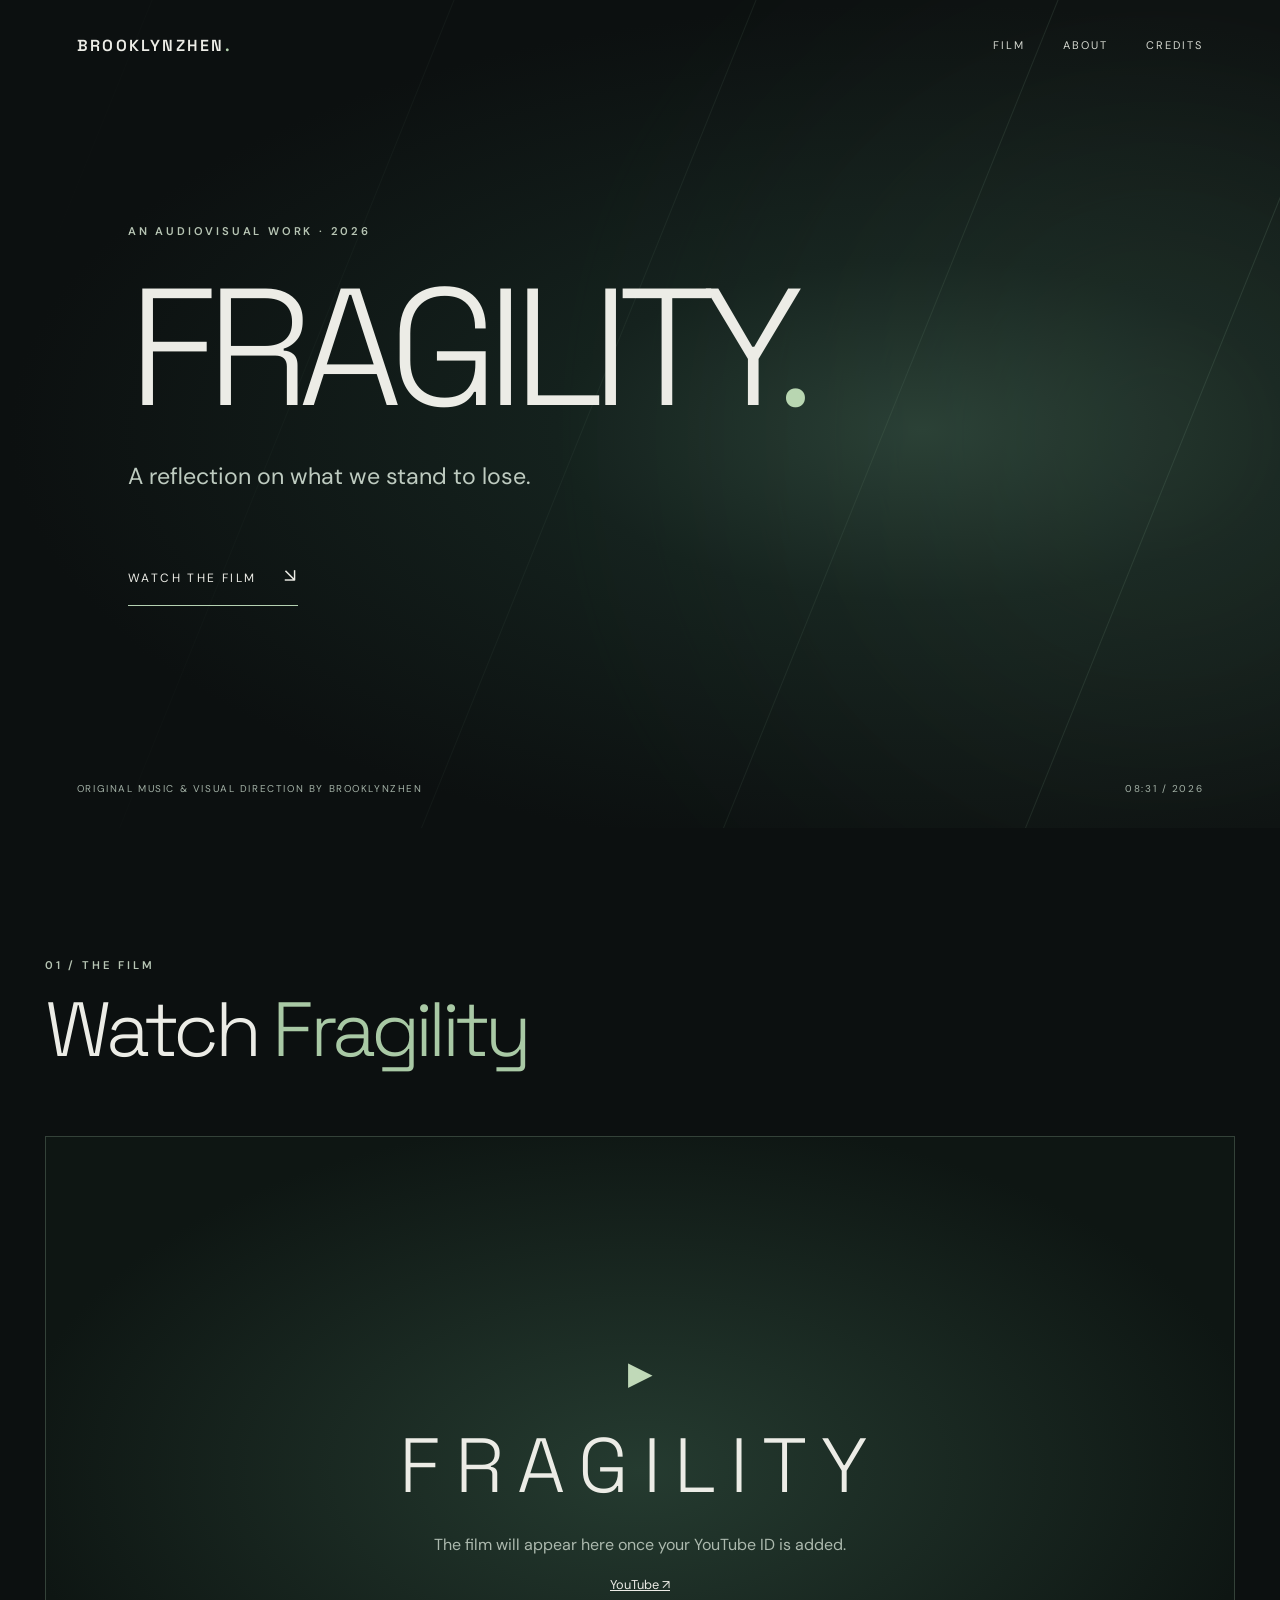
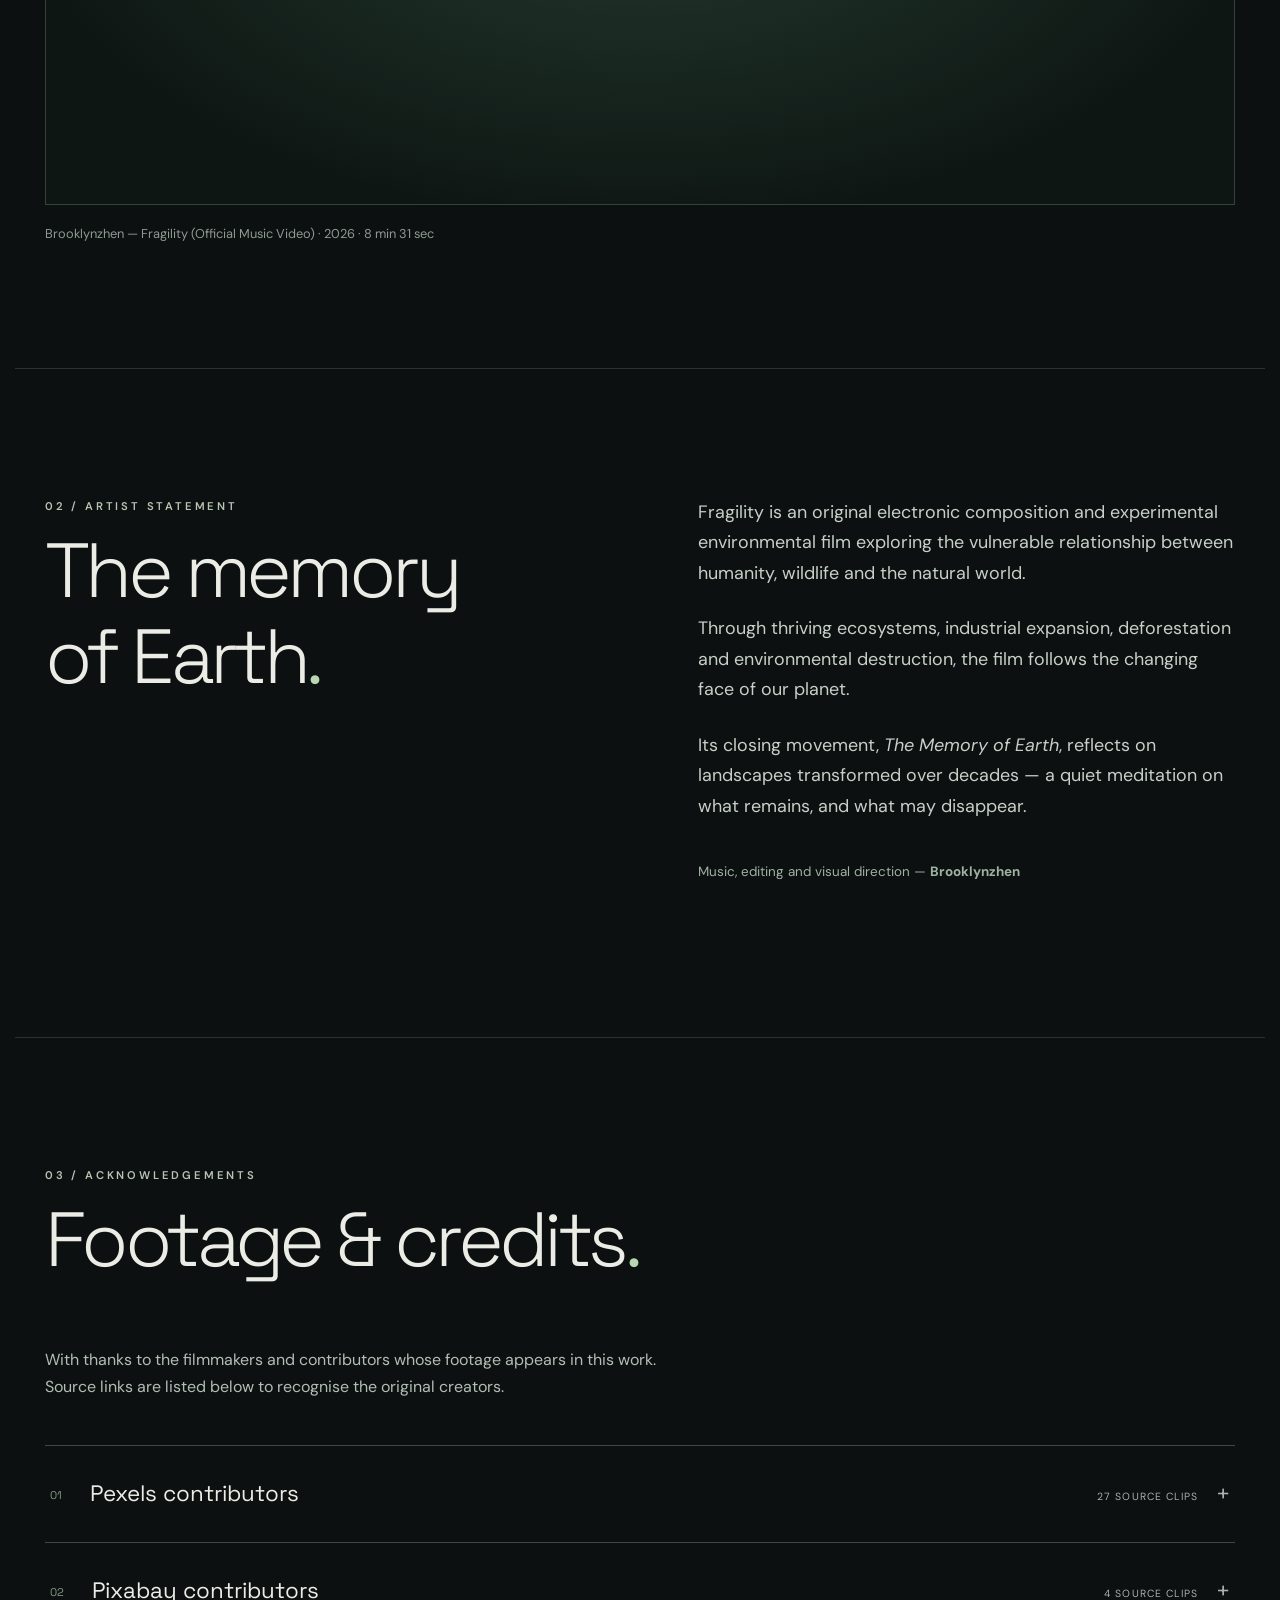
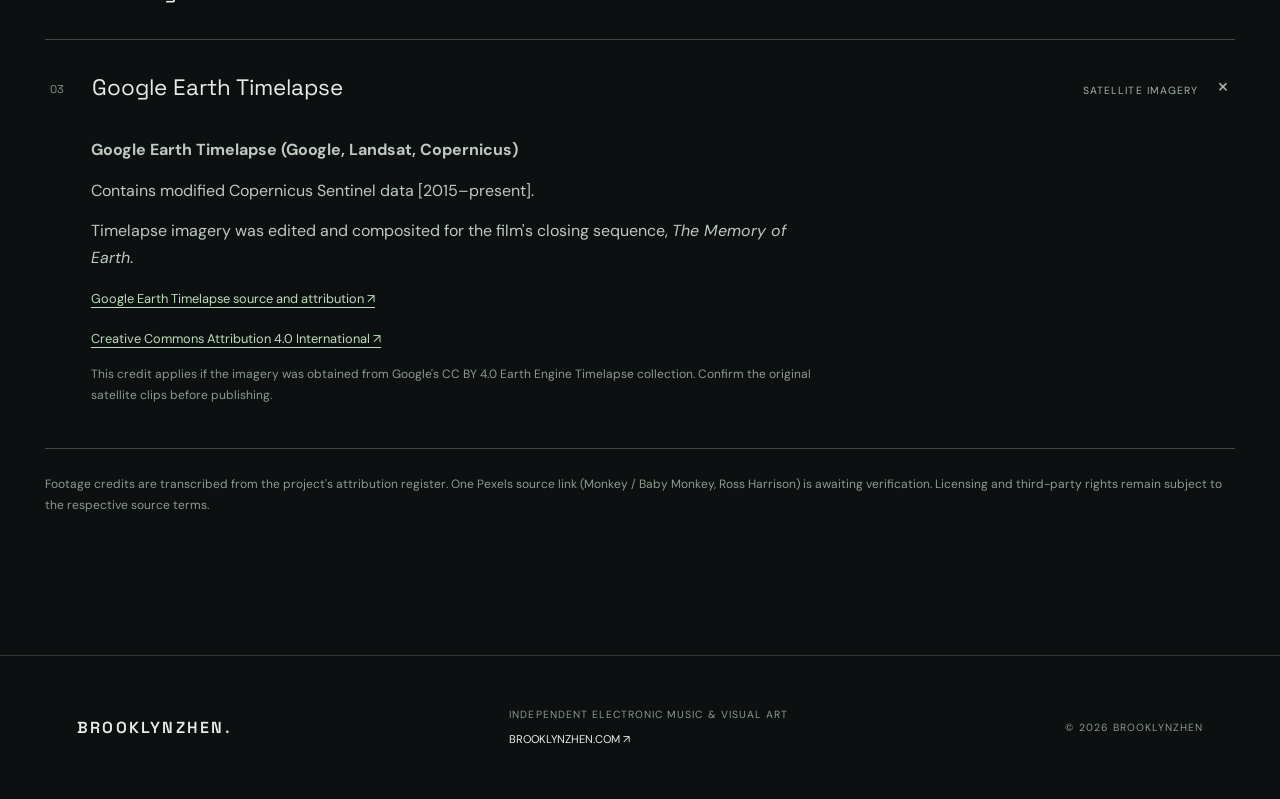
==== fragility.html @ 0e53d577 "Add files via upload" ====
<!doctype html>
<html lang="en">
<head>
<meta charset="UTF-8">
<meta name="viewport" content="width=device-width,initial-scale=1">
<meta name="description" content="Fragility — an original electronic composition and experimental environmental film by Brooklynzhen. Watch the film and explore the full footage credits.">
<meta name="theme-color" content="#0c1010">
<meta property="og:title" content="Fragility — Brooklynzhen">
<meta property="og:description" content="An audiovisual reflection on wildlife, industrial transformation and the memory of Earth.">
<meta property="og:type" content="video.other">
<meta property="og:url" content="https://brooklynzhen.com/fragility.html">
<title>Fragility — Brooklynzhen</title>
<link rel="preconnect" href="https://fonts.googleapis.com">
<link rel="preconnect" href="https://fonts.gstatic.com" crossorigin>
<link href="https://fonts.googleapis.com/css2?family=DM+Sans:wght@400;500;600&family=Space+Grotesk:wght@300;400;500;600&display=swap" rel="stylesheet">
<link href="fragility.css" rel="stylesheet">
</head>
<body>
<a class="skip" href="#main">Skip to film</a>
<header class="topbar"><a class="brand" href="/">BROOKLYNZHEN<span class="brand-dot">.</span></a><nav aria-label="Page navigation"><a href="#film">FILM</a><a href="#statement">ABOUT</a><a href="#credits">CREDITS</a></nav></header>
<main id="main">
<section class="hero" aria-labelledby="hero-title"><div class="hero-glow"></div><div class="hero-inner"><p class="eyebrow">AN AUDIOVISUAL WORK · 2026</p><h1 id="hero-title">FRAGILITY<span class="period">.</span></h1><p class="hero-sub">A reflection on what we stand to lose.</p><a class="watch-link" href="#film">WATCH THE FILM <span aria-hidden="true">↘</span></a></div><div class="hero-bottom"><span>ORIGINAL MUSIC & VISUAL DIRECTION BY BROOKLYNZHEN</span><span>08:31 / 2026</span></div></section>
<section class="film-section shell" id="film"><div class="section-heading"><p class="eyebrow">01 / THE FILM</p><h2>Watch <em>Fragility</em></h2></div>
<div class="video-frame" id="video-frame"><div class="video-placeholder"><span class="play-glyph" aria-hidden="true">▶</span><strong>FRAGILITY</strong><p>The film will appear here once your YouTube ID is added.</p><a href="https://www.youtube.com/" target="_blank" rel="noopener noreferrer">YouTube ↗</a></div></div>
<p class="film-caption">Brooklynzhen — Fragility (Official Music Video) · 2026 · 8 min 31 sec</p></section>
<section class="statement shell" id="statement"><div><p class="eyebrow">02 / ARTIST STATEMENT</p><h2>The memory<br>of Earth<span class="period">.</span></h2></div><div class="statement-copy"><p>Fragility is an original electronic composition and experimental environmental film exploring the vulnerable relationship between humanity, wildlife and the natural world.</p><p>Through thriving ecosystems, industrial expansion, deforestation and environmental destruction, the film follows the changing face of our planet.</p><p>Its closing movement, <em>The Memory of Earth</em>, reflects on landscapes transformed over decades — a quiet meditation on what remains, and what may disappear.</p><p class="signature">Music, editing and visual direction — <strong>Brooklynzhen</strong></p></div></section>
<section class="credits-section shell" id="credits"><div class="section-heading"><p class="eyebrow">03 / ACKNOWLEDGEMENTS</p><h2>Footage & credits<span class="period">.</span></h2><p class="credits-intro">With thanks to the filmmakers and contributors whose footage appears in this work. Source links are listed below to recognise the original creators.</p></div>
<div class="accordion">
<details><summary><span><span class="index">01</span> Pexels contributors</span><span class="count">27 SOURCE CLIPS <span class="plus" aria-hidden="true">+</span></span></summary><ol class="credit-list"><li class="credit"><div><span class="credit-title">Ariel View Amazonian Forest</span><span class="credit-author">Juan Camilo Trujillo Botero</span></div><a href="https://www.pexels.com/video/aerial-view-of-lush-tropical-forest-and-wetland-37195951/" target="_blank" rel="noopener noreferrer">View original footage ↗</a></li>
<li class="credit"><div><span class="credit-title">Derelict Industrial Building Zooming In</span><span class="credit-author">Matthias Groeneveld</span></div><a href="https://www.pexels.com/video/inside-of-a-abandoned-house-4555238/" target="_blank" rel="noopener noreferrer">View original footage ↗</a></li>
<li class="credit"><div><span class="credit-title">Ariel Abandoned Industrial Building Urban Decay</span><span class="credit-author">Ethan Kunis</span></div><a href="https://www.pexels.com/video/drone-footage-of-an-abandoned-building-ruin-12567706/" target="_blank" rel="noopener noreferrer">View original footage ↗</a></li>
<li class="credit"><div><span class="credit-title">Drone Footage Land Development in Deforested Land</span><span class="credit-author">Rogerio Casamiro</span></div><a href="https://www.pexels.com/video/aerial-view-of-a-vast-empty-land-7832975/" target="_blank" rel="noopener noreferrer">View original footage ↗</a></li>
<li class="credit"><div><span class="credit-title">Marmosat Monkey Looking Anxious</span><span class="credit-author">Igor Vieira</span></div><a href="https://www.pexels.com/video/marmoset-monkey-perched-in-lush-forest-32510072/" target="_blank" rel="noopener noreferrer">View original footage ↗</a></li>
<li class="credit"><div><span class="credit-title">Deforestation, Stark</span><span class="credit-author">Matthias Groeneveld</span></div><a href="https://www.pexels.com/video/tree-stumps-in-an-open-forest-area-11211251/" target="_blank" rel="noopener noreferrer">View original footage ↗</a></li>
<li class="credit"><div><span class="credit-title">Brown, White, Red Geoffrey Tamarin  Monkey</span><span class="credit-author">Concep Arroyo</span></div><a href="https://www.pexels.com/video/geoffroy-s-tamarin-climbing-tree-in-rainforest-32237118/" target="_blank" rel="noopener noreferrer">View original footage ↗</a></li>
<li class="credit"><div><span class="credit-title">Curious Sloth</span><span class="credit-author">Steven HAuse</span></div><a href="https://www.pexels.com/video/a-curious-sloth-on-a-tree-branch-13899359/" target="_blank" rel="noopener noreferrer">View original footage ↗</a></li>
<li class="credit"><div><span class="credit-title">Abandoned Building and Tank</span><span class="credit-author">Ajyrai Films</span></div><a href="https://www.pexels.com/video/a-footage-of-an-abandoned-building-8219164/" target="_blank" rel="noopener noreferrer">View original footage ↗</a></li>
<li class="credit"><div><span class="credit-title">Abandoned Factory Close-up with Weeds</span><span class="credit-author">Matthias Groeneveld</span></div><a href="https://www.pexels.com/video/weeds-growing-inside-an-abandoned-house-11959764/" target="_blank" rel="noopener noreferrer">View original footage ↗</a></li>
<li class="credit"><div><span class="credit-title">Charred Forest Aftermath</span><span class="credit-author">Engin Akyurt</span></div><a href="https://www.pexels.com/video/devastated-forest-landscape-reflects-climate-impact-28689413/" target="_blank" rel="noopener noreferrer">View original footage ↗</a></li>
<li class="credit"><div><span class="credit-title">At least 8 Factory Chimneys</span><span class="credit-author">Arthouse Studio</span></div><a href="https://www.pexels.com/video/smokes-from-factory-chimney-7628844/" target="_blank" rel="noopener noreferrer">View original footage ↗</a></li>
<li class="credit"><div><span class="credit-title">Polluted River With Waste</span><span class="credit-author">Engin Akyurt</span></div><a href="https://www.pexels.com/video/garbage-floating-in-the-water-10177347/" target="_blank" rel="noopener noreferrer">View original footage ↗</a></li>
<li class="credit"><div><span class="credit-title">View of Large Industrial Area</span><span class="credit-author">Binary Ego</span></div><a href="https://www.pexels.com/video/drone-footage-of-a-factory-full-of-smoke-14189697/" target="_blank" rel="noopener noreferrer">View original footage ↗</a></li>
<li class="credit"><div><span class="credit-title">A Deer Alone</span><span class="credit-author">Alex Moliski</span></div><a href="https://www.pexels.com/video/serene-deer-in-sunlit-forest-clearing-37657056/" target="_blank" rel="noopener noreferrer">View original footage ↗</a></li>
<li class="credit"><div><span class="credit-title">Two Industrial Chimneys Nuclear Plant</span><span class="credit-author">K</span></div><a href="https://www.pexels.com/video/nuclear-plant-6534498/" target="_blank" rel="noopener noreferrer">View original footage ↗</a></li>
<li class="credit"><div><span class="credit-title">Panicked Monkey</span><span class="credit-author">Barbera Villardo</span></div><a href="https://www.pexels.com/video/small-monkey-on-tree-14035349/" target="_blank" rel="noopener noreferrer">View original footage ↗</a></li>
<li class="credit"><div><span class="credit-title">Power Plants - Red</span><span class="credit-author">K</span></div><a href="https://www.pexels.com/video/aerial-view-of-sloss-furnaces-in-birmingham-34823629/" target="_blank" rel="noopener noreferrer">View original footage ↗</a></li>
<li class="credit"><div><span class="credit-title">Wildfire 1</span><span class="credit-author">K</span></div><a href="https://www.pexels.com/video/dramatic-aerial-view-of-a-smoldering-wildfire-33660401/" target="_blank" rel="noopener noreferrer">View original footage ↗</a></li>
<li class="credit"><div><span class="credit-title">Resting Monkey on a Tree</span><span class="credit-author">Igor Vieira</span></div><a href="https://www.pexels.com/video/marmoset-monkey-resting-on-tree-branch-32510073/" target="_blank" rel="noopener noreferrer">View original footage ↗</a></li>
<li class="credit"><div><span class="credit-title">Wildfire 2</span><span class="credit-author">K</span></div><a href="https://www.pexels.com/video/aerial-view-of-farmland-fire-in-south-africa-33643218/" target="_blank" rel="noopener noreferrer">View original footage ↗</a></li>
<li class="credit"><div><span class="credit-title">Monkey / Baby Monkey</span><span class="credit-author">Ross Harrison</span></div><span class="pending">Source link pending verification</span></li>
<li class="credit"><div><span class="credit-title">Mountain Goats</span><span class="credit-author">Joao Pavese</span></div><a href="https://www.pexels.com/video/a-person-is-standing-on-top-of-a-rock-27379168/" target="_blank" rel="noopener noreferrer">View original footage ↗</a></li>
<li class="credit"><div><span class="credit-title">Close up Excavator At Work</span><span class="credit-author">Max Laurell</span></div><a href="https://www.pexels.com/video/close-up-on-excavator-during-work-10932285/" target="_blank" rel="noopener noreferrer">View original footage ↗</a></li>
<li class="credit"><div><span class="credit-title">Zebra turning away</span><span class="credit-author">Magda Ehlers</span></div><a href="https://www.pexels.com/video/zebra-grazing-in-natural-habitat-on-sunny-day-39159267/" target="_blank" rel="noopener noreferrer">View original footage ↗</a></li>
<li class="credit"><div><span class="credit-title">Destroyed Forest</span><span class="credit-author">Matthias Groeneveld</span></div><a href="https://www.pexels.com/video/ground-level-shot-of-tree-stumps-in-a-forest-area-11211250/" target="_blank" rel="noopener noreferrer">View original footage ↗</a></li>
<li class="credit"><div><span class="credit-title">Kangaroo</span><span class="credit-author">GKVP</span></div><a href="https://www.pexels.com/video/kangaroo-standing-and-looking-around-9973392/" target="_blank" rel="noopener noreferrer">View original footage ↗</a></li></ol></details>
<details><summary><span><span class="index">02</span> Pixabay contributors</span><span class="count">4 SOURCE CLIPS <span class="plus" aria-hidden="true">+</span></span></summary><ol class="credit-list"><li class="credit"><div><span class="credit-title">Waterfall From Above</span><span class="credit-author">Hometags</span></div><a href="https://pixabay.com/videos/waterfall-waterfall-from-above-367032/" target="_blank" rel="noopener noreferrer">View original footage ↗</a></li>
<li class="credit"><div><span class="credit-title">Trees In Swamp</span><span class="credit-author">AndyFaeth</span></div><a href="https://pixabay.com/videos/rainforest-nature-jungle-forest-26587/" target="_blank" rel="noopener noreferrer">View original footage ↗</a></li>
<li class="credit"><div><span class="credit-title">African Wild Dog</span><span class="credit-author">Brixiv</span></div><a href="https://pixabay.com/videos/wild-dog-african-wild-dog-wildlife-217806/" target="_blank" rel="noopener noreferrer">View original footage ↗</a></li>
<li class="credit"><div><span class="credit-title">Jaguar</span><span class="credit-author">tahagem_nin</span></div><a href="https://pixabay.com/videos/jaguar-strong-animal-wild-nature-180698/" target="_blank" rel="noopener noreferrer">View original footage ↗</a></li></ol></details>
<details open><summary><span><span class="index">03</span> Google Earth Timelapse</span><span class="count">SATELLITE IMAGERY <span class="plus" aria-hidden="true">+</span></span></summary><div class="satellite-copy"><p><strong>Google Earth Timelapse (Google, Landsat, Copernicus)</strong></p><p>Contains modified Copernicus Sentinel data [2015–present].</p><p>Timelapse imagery was edited and composited for the film's closing sequence, <em>The Memory of Earth</em>.</p><p><a href="https://developers.google.com/earth-engine/timelapse/about" target="_blank" rel="noopener noreferrer">Google Earth Timelapse source and attribution ↗</a></p><p><a href="https://creativecommons.org/licenses/by/4.0/" target="_blank" rel="noopener noreferrer">Creative Commons Attribution 4.0 International ↗</a></p><p class="small-note">This credit applies if the imagery was obtained from Google's CC BY 4.0 Earth Engine Timelapse collection. Confirm the original satellite clips before publishing.</p></div></details>
</div><p class="small-note below">Footage credits are transcribed from the project's attribution register. One Pexels source link (Monkey / Baby Monkey, Ross Harrison) is awaiting verification. Licensing and third-party rights remain subject to the respective source terms.</p></section>
</main>
<footer class="footer"><a href="/">BROOKLYNZHEN<span class="period">.</span></a><div><span>INDEPENDENT ELECTRONIC MUSIC & VISUAL ART</span><a href="https://brooklynzhen.com/">BROOKLYNZHEN.COM ↗</a></div><span>© 2026 BROOKLYNZHEN</span></footer>
<script>
// Replace this with the ID from your published or unlisted YouTube video URL.
// Example: youtube.com/watch?v=XXXXXXXXXXX → XXXXXXXXXXX
const YOUTUBE_VIDEO_ID = '';
if (/^[a-zA-Z0-9_-]{11}$/.test(YOUTUBE_VIDEO_ID)) {
 const frame = document.getElementById('video-frame');
 const iframe = document.createElement('iframe');
 iframe.src = 'https://www.youtube-nocookie.com/embed/' + encodeURIComponent(YOUTUBE_VIDEO_ID);
 iframe.title = 'Brooklynzhen — Fragility (Official Music Video)';
 iframe.loading = 'lazy'; iframe.allow = 'accelerometer; autoplay; clipboard-write; encrypted-media; gyroscope; picture-in-picture; web-share';
 iframe.referrerPolicy = 'strict-origin-when-cross-origin'; iframe.allowFullscreen = true;
 frame.replaceChildren(iframe);
}
</script>
</body></html>
---- fragility.css ----
*{box-sizing:border-box}html{scroll-behavior:smooth}body{margin:0;background:#0c1010;color:#ecece6;font-family:"DM Sans",sans-serif;font-size:16px;line-height:1.7}a{color:inherit}a:hover{color:#c7e7c3}h1,h2,h3,p{margin-top:0}.skip{position:absolute;top:-60px;left:1rem;background:#fff;color:#111;padding:.5rem;z-index:10}.skip:focus{top:1rem}.topbar{position:absolute;top:0;left:0;right:0;z-index:3;display:flex;align-items:center;justify-content:space-between;padding:32px clamp(24px,6vw,100px)}.brand,.footer>a{font-family:"Space Grotesk",sans-serif;font-weight:600;font-size:1rem;letter-spacing:.14em;text-decoration:none}.brand-dot,.period{color:#b8d6b1}.topbar nav{display:flex;gap:clamp(16px,3vw,48px)}.topbar nav a{font-size:.69rem;letter-spacing:.18em;text-decoration:none;color:#d5d8d0}.hero{min-height:92vh;min-height:92svh;position:relative;display:flex;align-items:center;overflow:hidden;background:radial-gradient(ellipse at 72% 52%,#263b32 0%,#14211d 28%,#0c1010 70%)}.hero:before{content:"";position:absolute;inset:0;opacity:.22;background:repeating-linear-gradient(112deg,transparent 0 140px,#6c8c76 141px,transparent 142px 280px);mask-image:linear-gradient(to right,transparent,black)}.hero-glow{position:absolute;width:55vw;height:55vw;border-radius:50%;right:-18vw;top:10%;background:#779b78;filter:blur(160px);opacity:.1}.hero-inner{position:relative;z-index:1;width:100%;max-width:1450px;margin:auto;padding:120px clamp(24px,10vw,150px)}.eyebrow{font-size:.7rem;letter-spacing:.25em;color:#b7c5b4;font-weight:600}.hero h1{font-family:"Space Grotesk",sans-serif;font-size:clamp(4rem,13vw,13rem);font-weight:300;letter-spacing:-.075em;line-height:.95;margin:28px 0 30px}.hero-sub{font-size:clamp(1.05rem,2vw,1.45rem);font-weight:400;color:#becbc0}.watch-link{display:inline-block;margin-top:40px;font-size:.75rem;letter-spacing:.2em;text-decoration:none;border-bottom:1px solid #b5d1b2;padding-bottom:12px}.watch-link span{margin-left:22px;font-size:1.2rem}.hero-bottom{position:absolute;bottom:30px;left:clamp(24px,6vw,100px);right:clamp(24px,6vw,100px);display:flex;justify-content:space-between;gap:20px;font-size:.62rem;letter-spacing:.16em;color:#a4b2a7}.shell{max-width:1250px;margin:auto;padding:clamp(72px,10vw,150px) 30px}.section-heading h2,.statement h2{font-family:"Space Grotesk",sans-serif;font-size:clamp(2.6rem,6vw,5.2rem);font-weight:300;letter-spacing:-.06em;line-height:1.12}.section-heading{margin-bottom:45px}.section-heading em{font-style:normal;color:#a9c9a5}.film-section{padding-bottom:110px}.video-frame{aspect-ratio:16/9;background:#171d1a;border:1px solid #344239;overflow:hidden}.video-frame iframe{width:100%;height:100%;border:0}.video-placeholder{height:100%;display:flex;flex-direction:column;justify-content:center;align-items:center;text-align:center;padding:20px;background:radial-gradient(ellipse at center,#253b30,#0e1613 75%)}.video-placeholder strong{font-family:"Space Grotesk",sans-serif;font-size:clamp(2rem,6vw,5rem);font-weight:300;letter-spacing:.18em}.video-placeholder p{color:#acb9ae}.video-placeholder a{font-size:.8rem}.play-glyph{font-size:2rem;color:#c0d9b8}.film-caption{margin-top:18px;color:#8d9b90;font-size:.8rem}.statement{border-top:1px solid #28342d;border-bottom:1px solid #28342d;display:grid;grid-template-columns:1fr 1fr;gap:9vw}.statement-copy{font-size:1.12rem;color:#c6d0c7}.statement-copy p{margin-bottom:25px}.signature{font-size:.84rem;margin-top:40px;color:#9eb3a1}.credits-intro{max-width:650px;color:#b2beb5}.accordion{border-top:1px solid #3c4a40}.accordion details{border-bottom:1px solid #3c4a40}.accordion summary{cursor:pointer;list-style:none;padding:29px 5px;display:flex;align-items:center;justify-content:space-between;gap:15px;font-family:"Space Grotesk",sans-serif;font-size:clamp(1rem,2vw,1.4rem)}.accordion summary::-webkit-details-marker{display:none}.index{font-size:.7rem;color:#819b84;margin-right:22px;vertical-align:middle}.count{font-family:"DM Sans",sans-serif;font-size:.65rem;letter-spacing:.1em;color:#a6b3a9;white-space:nowrap}.plus{display:inline-block;font-size:1.4rem;line-height:1;margin-left:15px;transition:transform .2s}details[open] .plus{transform:rotate(45deg)}.credit-list{list-style:none;padding:0 10px 25px 46px;margin:0}.credit{display:flex;justify-content:space-between;gap:24px;align-items:center;padding:15px 0;border-bottom:1px solid #202c25}.credit:last-child{border-bottom:0}.credit-title{display:block;font-size:.92rem}.credit-author{display:block;font-size:.78rem;color:#9eaea0}.credit a,.satellite-copy a{font-size:.8rem;color:#bddcba;text-decoration:underline;text-underline-offset:4px}.pending{font-size:.77rem;color:#e3bc82}.satellite-copy{padding:0 30px 30px 46px;max-width:800px;color:#bec9c0}.satellite-copy p{margin-bottom:13px}.small-note{font-size:.75rem;color:#8c9c90}.below{margin-top:25px}.footer{border-top:1px solid #2b382f;padding:50px clamp(24px,6vw,100px);display:flex;justify-content:space-between;align-items:center;gap:30px}.footer>div{display:flex;flex-direction:column;gap:6px}.footer>div span,.footer>span{font-size:.65rem;letter-spacing:.1em;color:#8a9b8d}.footer>div a{font-size:.7rem;text-decoration:none}@media(max-width:720px){.topbar{padding:24px}.topbar nav{gap:12px}.topbar nav a{font-size:.62rem}.brand{font-size:.78rem}.hero{min-height:75svh}.hero-inner{padding:100px 24px}.hero h1{font-size:clamp(3.6rem,14vw,7rem)}.hero-bottom{font-size:.53rem}.statement{grid-template-columns:1fr;gap:25px}.credit-list{padding-left:5px}.credit{align-items:flex-start;flex-direction:column;gap:5px}.count{font-size:.55rem}.index{margin-right:8px}.satellite-copy{padding-left:5px}.footer{flex-direction:column;align-items:flex-start}.shell{padding:75px 24px}}@media(prefers-reduced-motion:reduce){html{scroll-behavior:auto}*{transition:none!important}}
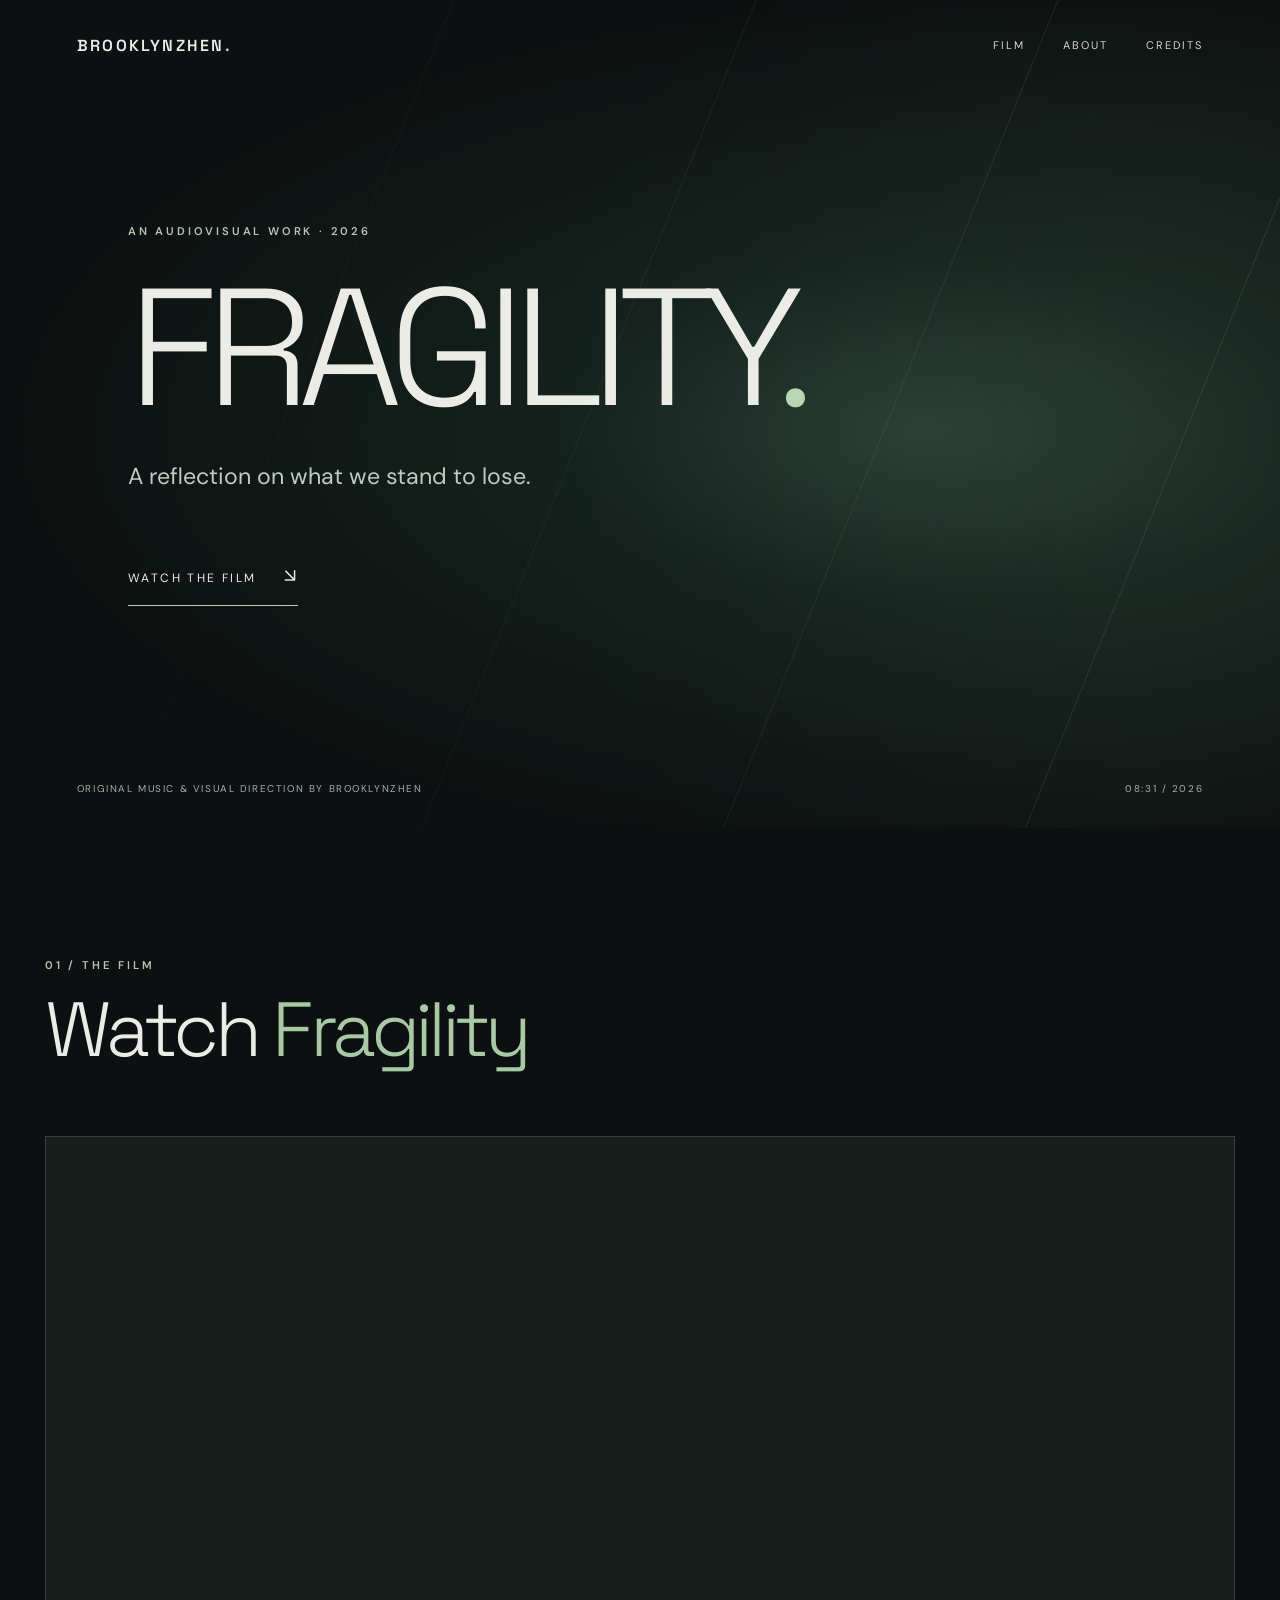
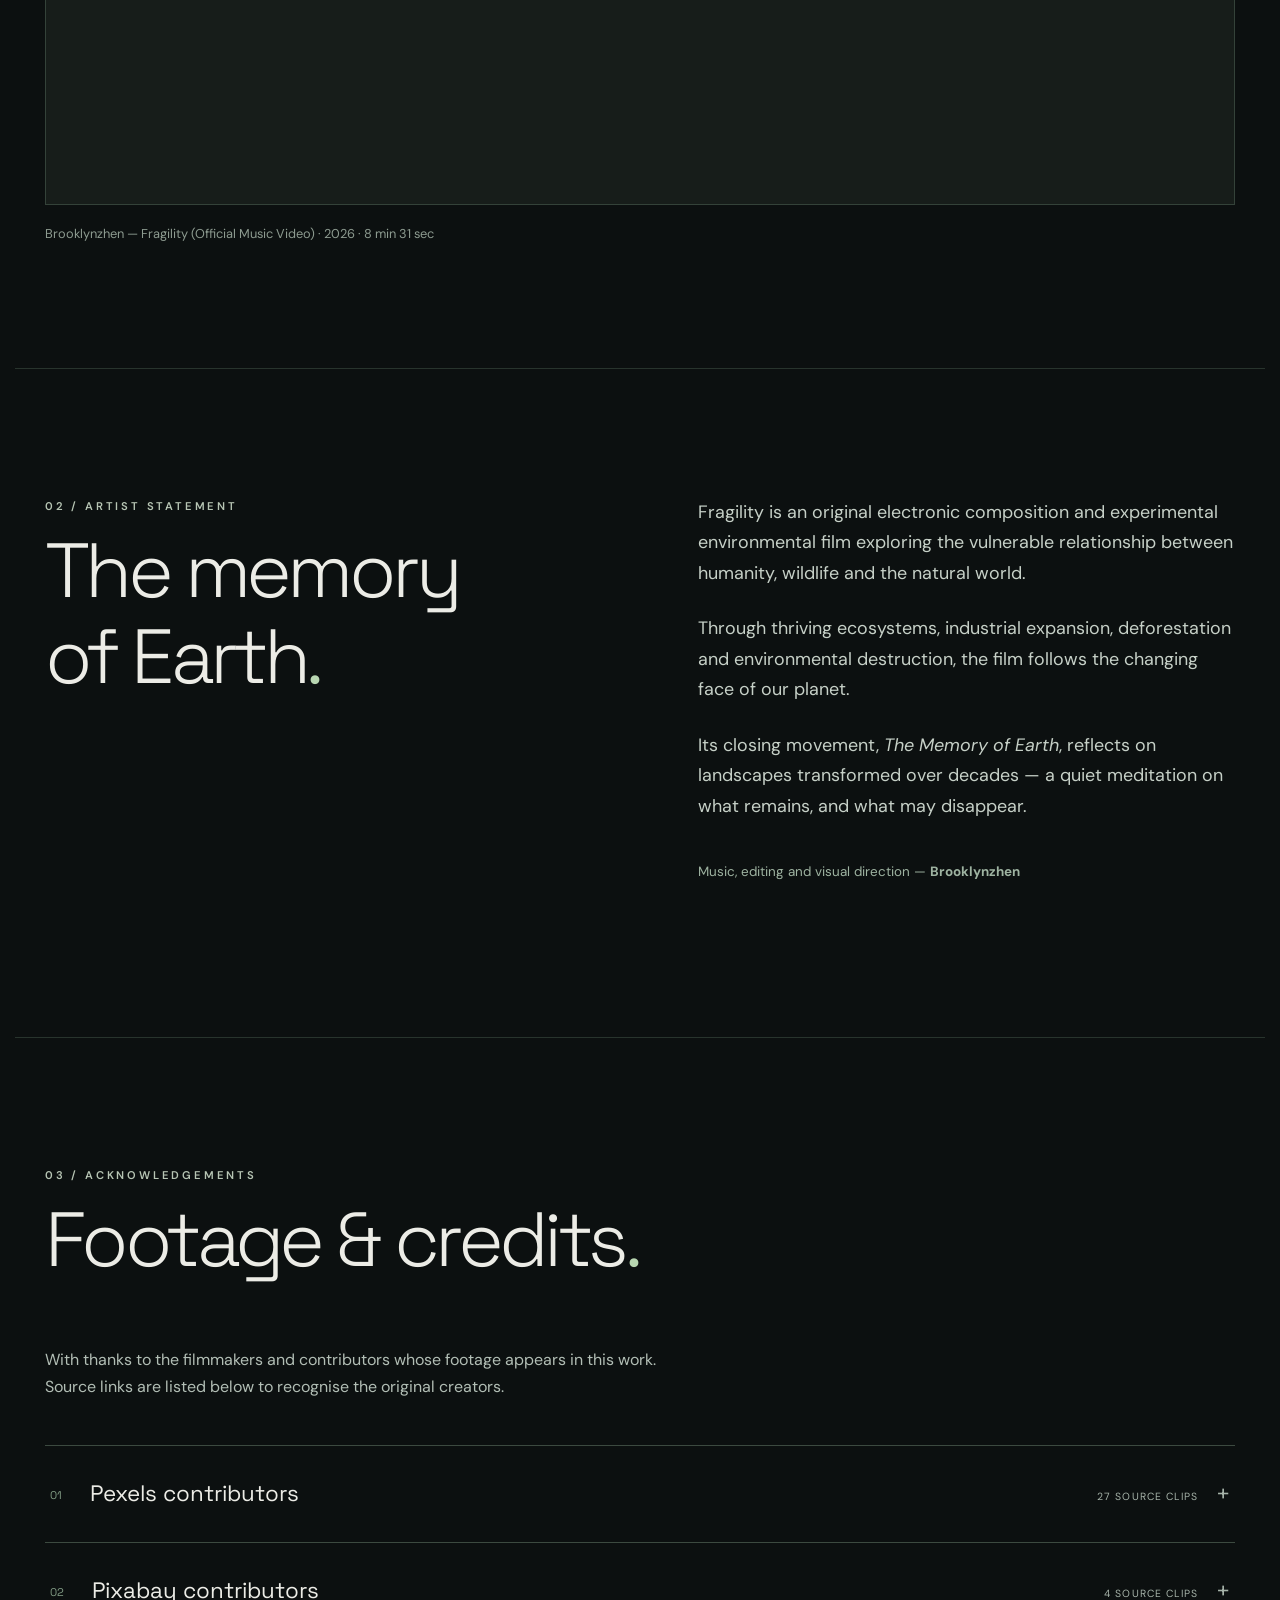
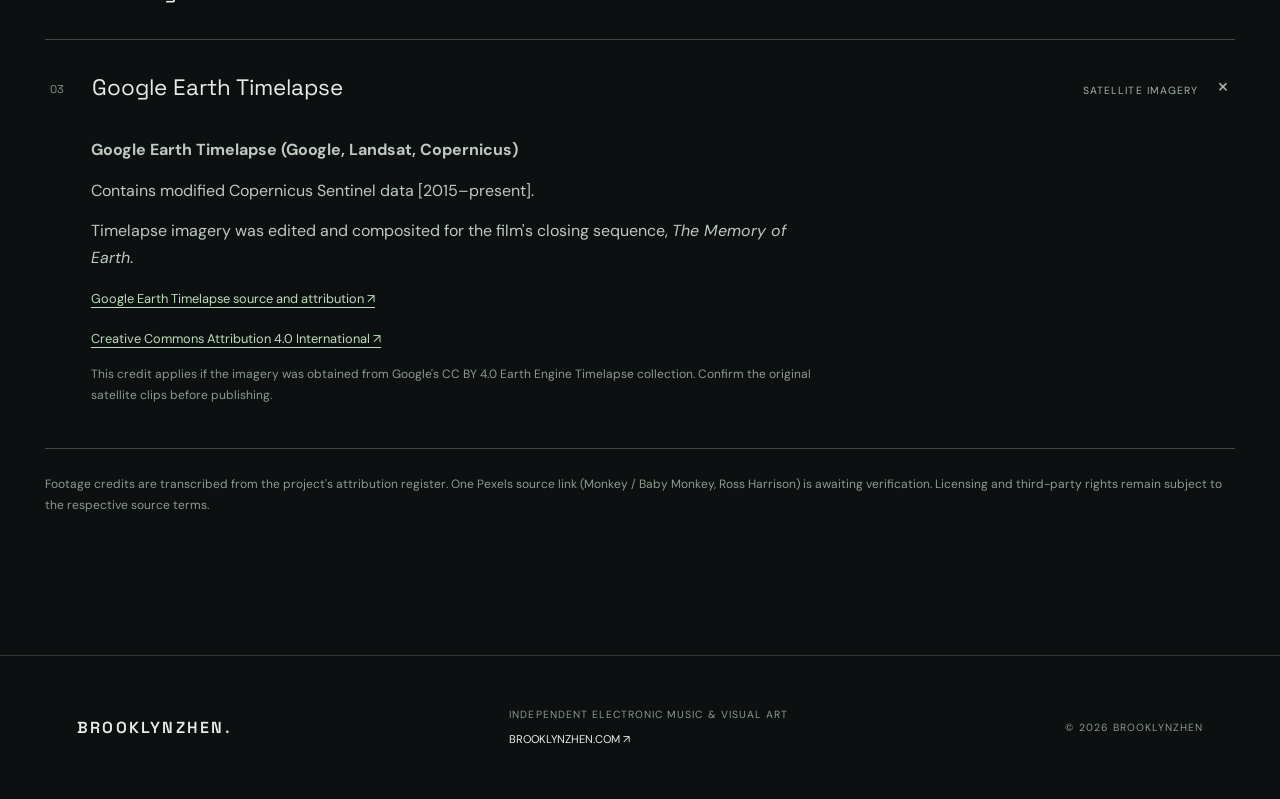
==== commit 169f164e: "Update YouTube video ID in fragility.html" ====
--- a/fragility.html
+++ b/fragility.html
@@ -64,7 +64,7 @@
 <script>
 // Replace this with the ID from your published or unlisted YouTube video URL.
 // Example: youtube.com/watch?v=XXXXXXXXXXX → XXXXXXXXXXX
-const YOUTUBE_VIDEO_ID = '';
+const YOUTUBE_VIDEO_ID = '2AIMjAykS5U';
 if (/^[a-zA-Z0-9_-]{11}$/.test(YOUTUBE_VIDEO_ID)) {
  const frame = document.getElementById('video-frame');
  const iframe = document.createElement('iframe');
@@ -75,4 +75,4 @@
  frame.replaceChildren(iframe);
 }
 </script>
-</body></html>+</body></html>
